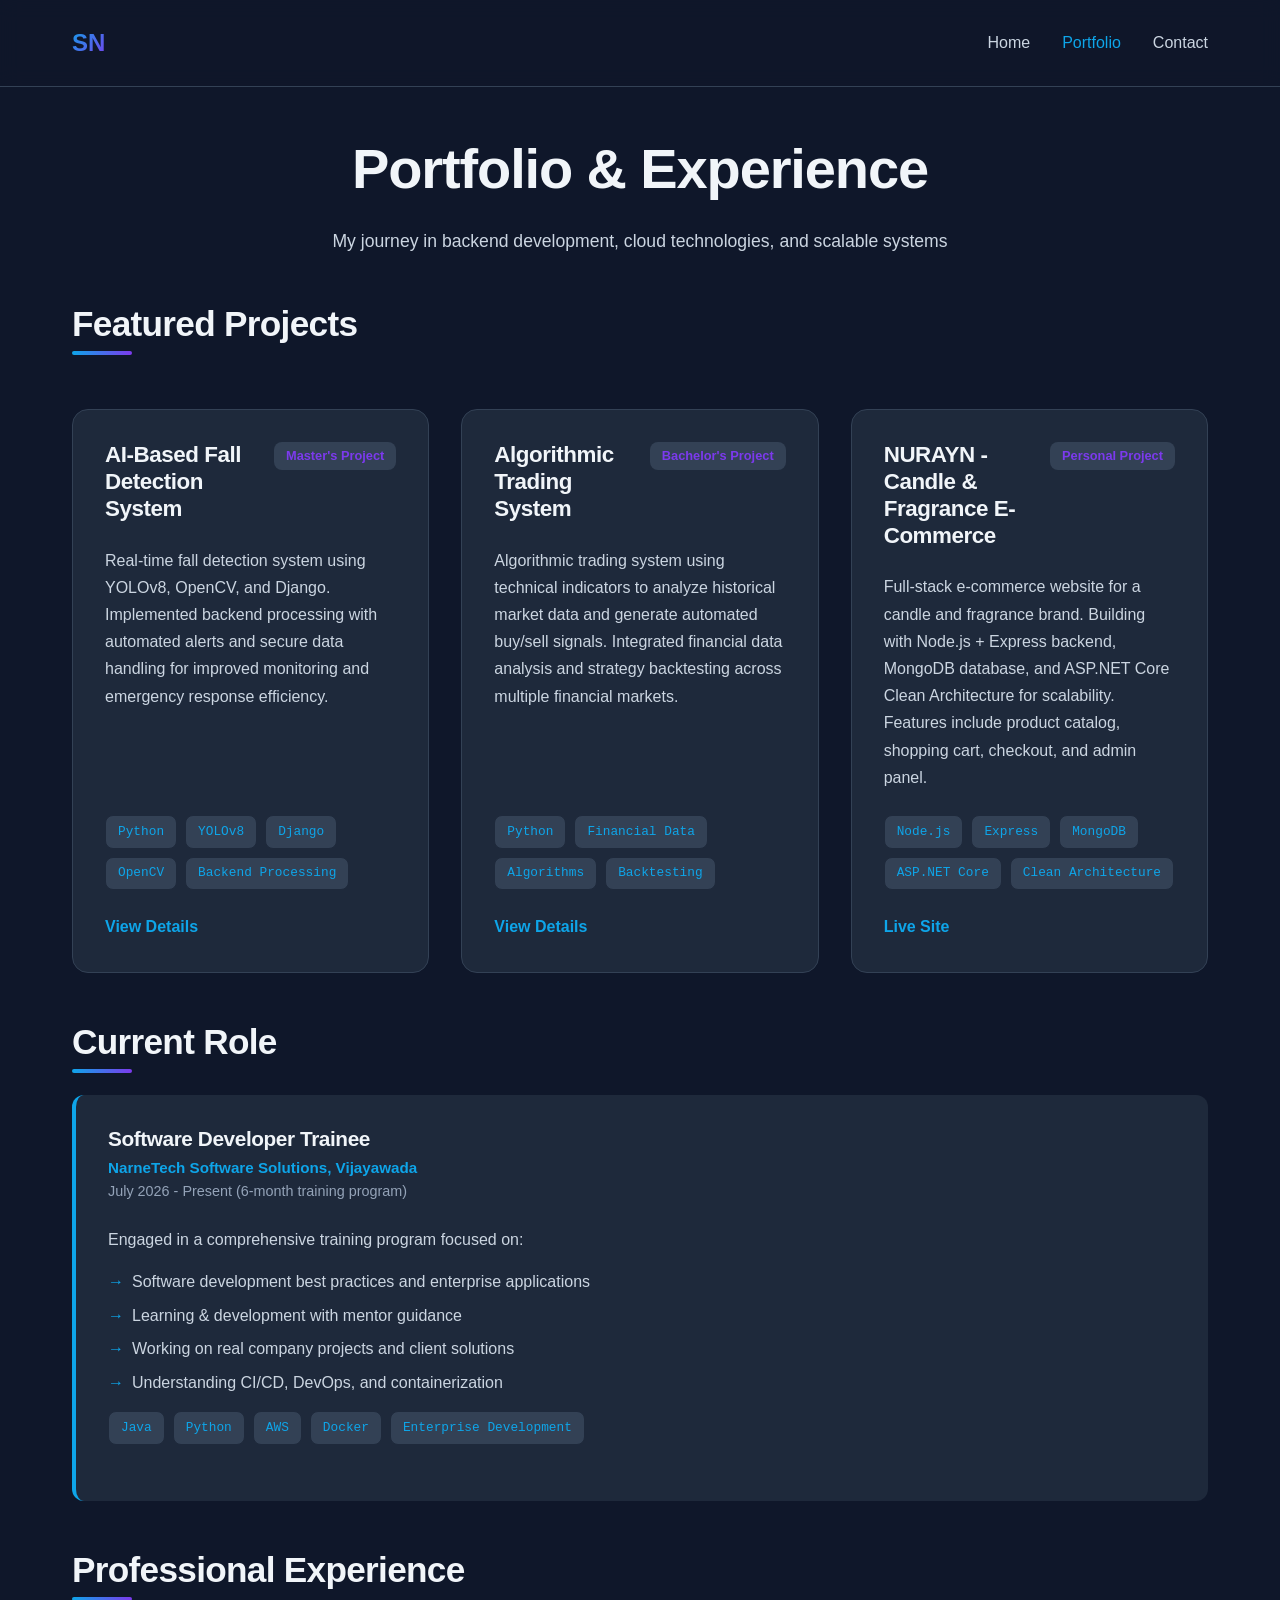
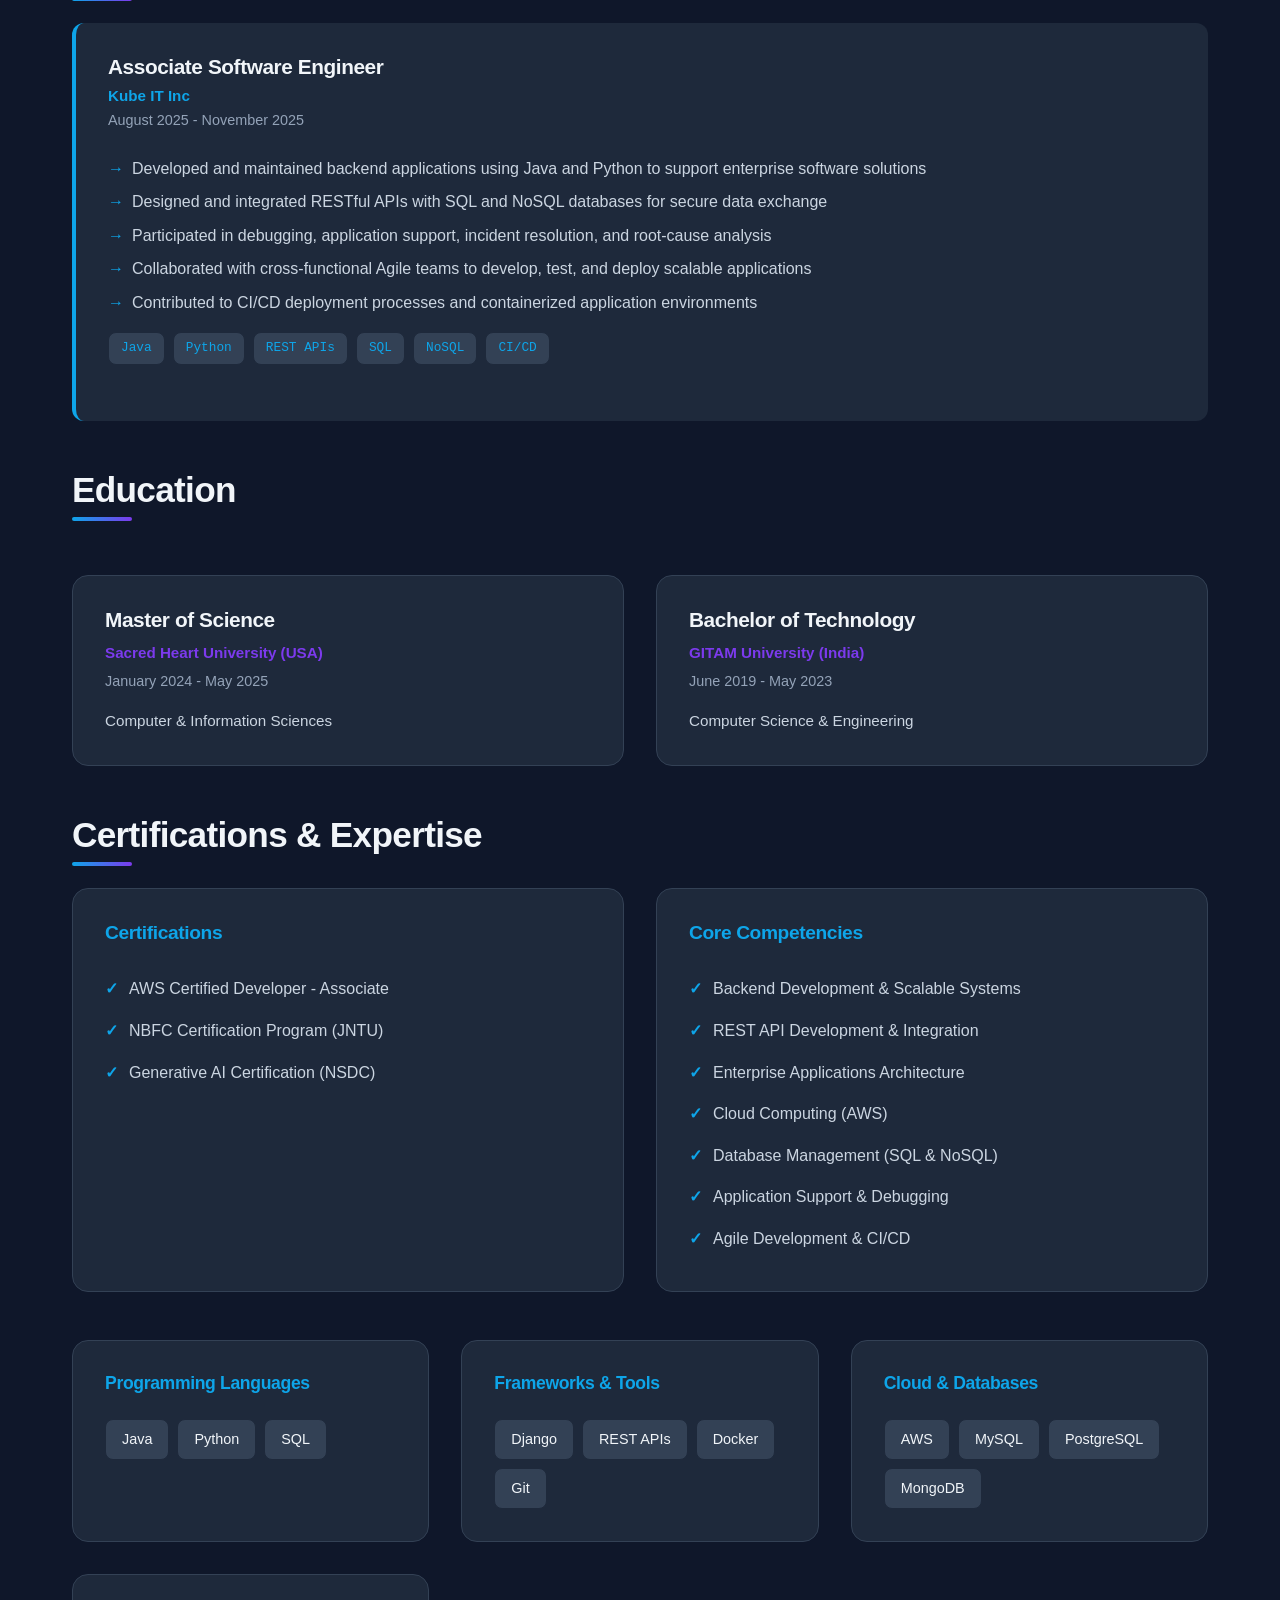
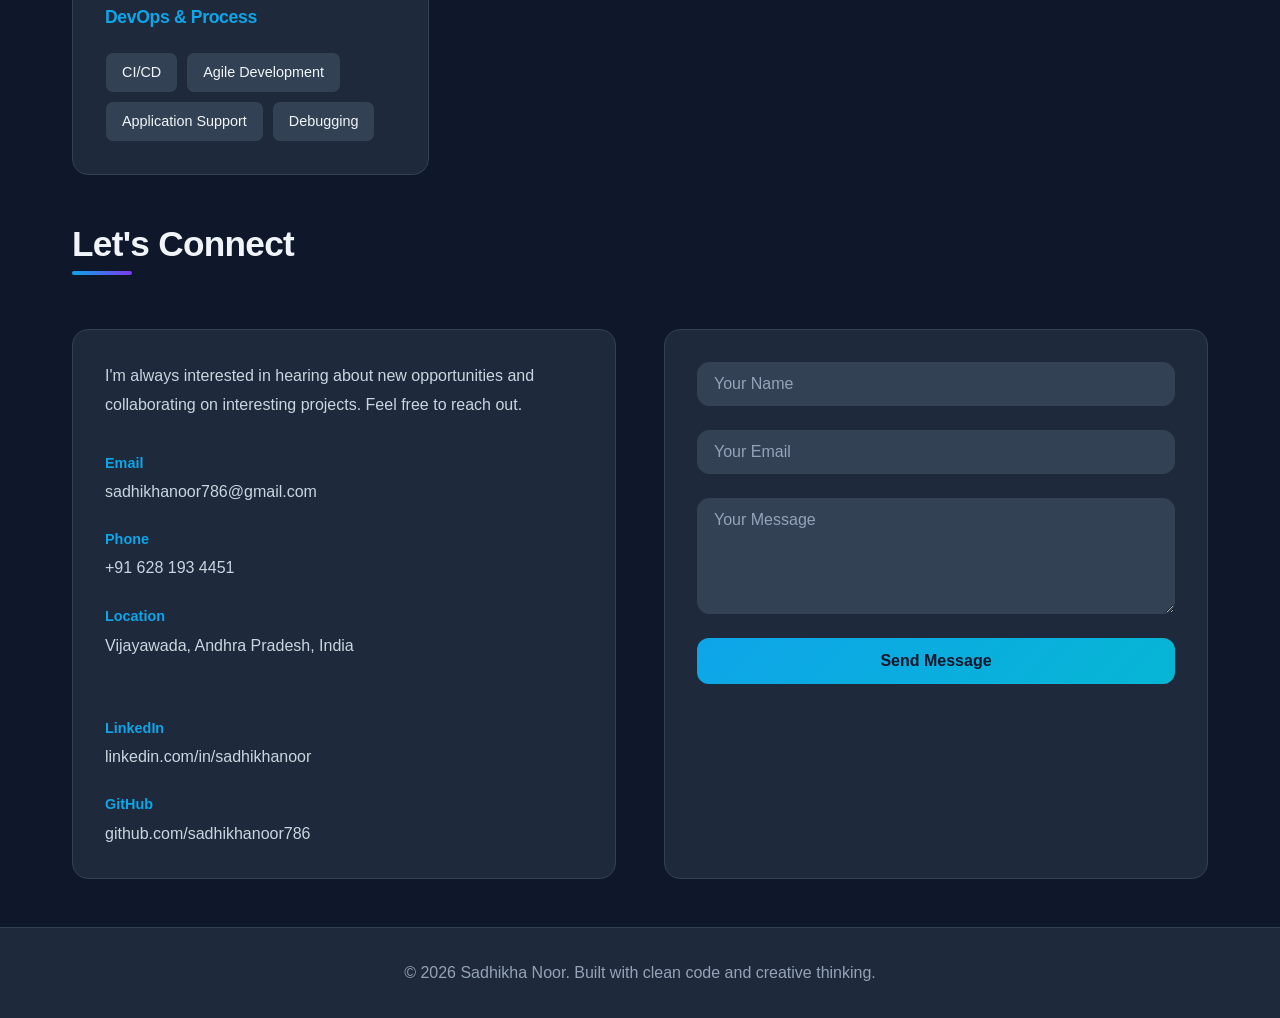
==== portfolio.html @ 1e7cc941 "Add files via upload" ====
<!DOCTYPE html>
<html lang="en">
<head>
    <meta charset="UTF-8">
    <meta name="viewport" content="width=device-width, initial-scale=1.0">
    <title>Portfolio - Sadhikha Noor</title>
    <link rel="stylesheet" href="style.css">
</head>
<body>
    <nav class="navbar">
        <div class="nav-container">
            <div class="logo">SN</div>
            <ul class="nav-links">
                <li><a href="index.html">Home</a></li>
                <li><a href="portfolio.html" class="active">Portfolio</a></li>
                <li><a href="#contact">Contact</a></li>
            </ul>
        </div>
    </nav>

    <main>
        <!-- Page Title -->
        <section class="page-header">
            <h1>Portfolio & Experience</h1>
            <p>My journey in backend development, cloud technologies, and scalable systems</p>
        </section>

        <!-- Projects Section -->
        <section class="section" id="projects">
            <h2 class="section-title">Featured Projects</h2>
            
            <div class="projects-grid">
                <!-- Project 1 -->
                <div class="project-card">
                    <div class="project-header">
                        <h3>AI-Based Fall Detection System</h3>
                        <span class="project-type">Master's Project</span>
                    </div>
                    <p class="project-description">
                        Real-time fall detection system using YOLOv8, OpenCV, and Django. Implemented backend processing with automated alerts and secure data handling for improved monitoring and emergency response efficiency.
                    </p>
                    <div class="tech-stack">
                        <span class="tech-badge">Python</span>
                        <span class="tech-badge">YOLOv8</span>
                        <span class="tech-badge">Django</span>
                        <span class="tech-badge">OpenCV</span>
                        <span class="tech-badge">Backend Processing</span>
                    </div>
                    <div class="project-links">
                        <a href="#" class="project-link">View Details</a>
                    </div>
                </div>

                <!-- Project 2 -->
                <div class="project-card">
                    <div class="project-header">
                        <h3>Algorithmic Trading System</h3>
                        <span class="project-type">Bachelor's Project</span>
                    </div>
                    <p class="project-description">
                        Algorithmic trading system using technical indicators to analyze historical market data and generate automated buy/sell signals. Integrated financial data analysis and strategy backtesting across multiple financial markets.
                    </p>
                    <div class="tech-stack">
                        <span class="tech-badge">Python</span>
                        <span class="tech-badge">Financial Data</span>
                        <span class="tech-badge">Algorithms</span>
                        <span class="tech-badge">Backtesting</span>
                    </div>
                    <div class="project-links">
                        <a href="#" class="project-link">View Details</a>
                    </div>
                </div>

                <!-- Project 3 -->
                <div class="project-card">
                    <div class="project-header">
                        <h3>NURAYN - Candle & Fragrance E-Commerce</h3>
                        <span class="project-type">Personal Project</span>
                    </div>
                    <p class="project-description">
                        Full-stack e-commerce website for a candle and fragrance brand. Building with Node.js + Express backend, MongoDB database, and ASP.NET Core Clean Architecture for scalability. Features include product catalog, shopping cart, checkout, and admin panel.
                    </p>
                    <div class="tech-stack">
                        <span class="tech-badge">Node.js</span>
                        <span class="tech-badge">Express</span>
                        <span class="tech-badge">MongoDB</span>
                        <span class="tech-badge">ASP.NET Core</span>
                        <span class="tech-badge">Clean Architecture</span>
                    </div>
                    <div class="project-links">
                        <a href="https://cosmic-pony-7994a3.netlify.app" target="_blank" class="project-link">Live Site</a>
                    </div>
                </div>
            </div>
        </section>

        <!-- Current Role Section -->
        <section class="section" id="current-role">
            <h2 class="section-title">Current Role</h2>
            
            <div class="experience-item">
                <div class="exp-header">
                    <h3>Software Developer Trainee</h3>
                    <p class="company">NarneTech Software Solutions, Vijayawada</p>
                </div>
                <p class="exp-period">July 2026 - Present (6-month training program)</p>
                <div class="exp-details">
                    <p>Engaged in a comprehensive training program focused on:</p>
                    <ul class="exp-list">
                        <li>Software development best practices and enterprise applications</li>
                        <li>Learning & development with mentor guidance</li>
                        <li>Working on real company projects and client solutions</li>
                        <li>Understanding CI/CD, DevOps, and containerization</li>
                    </ul>
                    <div class="tech-stack" style="margin-top: 1rem;">
                        <span class="tech-badge">Java</span>
                        <span class="tech-badge">Python</span>
                        <span class="tech-badge">AWS</span>
                        <span class="tech-badge">Docker</span>
                        <span class="tech-badge">Enterprise Development</span>
                    </div>
                </div>
            </div>
        </section>

        <!-- Professional Experience -->
        <section class="section" id="experience">
            <h2 class="section-title">Professional Experience</h2>
            
            <div class="experience-item">
                <div class="exp-header">
                    <h3>Associate Software Engineer</h3>
                    <p class="company">Kube IT Inc</p>
                </div>
                <p class="exp-period">August 2025 - November 2025</p>
                <div class="exp-details">
                    <ul class="exp-list">
                        <li>Developed and maintained backend applications using Java and Python to support enterprise software solutions</li>
                        <li>Designed and integrated RESTful APIs with SQL and NoSQL databases for secure data exchange</li>
                        <li>Participated in debugging, application support, incident resolution, and root-cause analysis</li>
                        <li>Collaborated with cross-functional Agile teams to develop, test, and deploy scalable applications</li>
                        <li>Contributed to CI/CD deployment processes and containerized application environments</li>
                    </ul>
                    <div class="tech-stack" style="margin-top: 1rem;">
                        <span class="tech-badge">Java</span>
                        <span class="tech-badge">Python</span>
                        <span class="tech-badge">REST APIs</span>
                        <span class="tech-badge">SQL</span>
                        <span class="tech-badge">NoSQL</span>
                        <span class="tech-badge">CI/CD</span>
                    </div>
                </div>
            </div>
        </section>

        <!-- Education -->
        <section class="section" id="education">
            <h2 class="section-title">Education</h2>
            
            <div class="edu-grid">
                <div class="edu-card">
                    <h3>Master of Science</h3>
                    <p class="edu-school">Sacred Heart University (USA)</p>
                    <p class="edu-period">January 2024 - May 2025</p>
                    <p class="edu-major">Computer & Information Sciences</p>
                </div>

                <div class="edu-card">
                    <h3>Bachelor of Technology</h3>
                    <p class="edu-school">GITAM University (India)</p>
                    <p class="edu-period">June 2019 - May 2023</p>
                    <p class="edu-major">Computer Science & Engineering</p>
                </div>
            </div>
        </section>

        <!-- Certifications & Skills -->
        <section class="section" id="certifications">
            <h2 class="section-title">Certifications & Expertise</h2>
            
            <div class="certs-container">
                <div class="cert-group">
                    <h3>Certifications</h3>
                    <ul class="cert-list">
                        <li>AWS Certified Developer - Associate</li>
                        <li>NBFC Certification Program (JNTU)</li>
                        <li>Generative AI Certification (NSDC)</li>
                    </ul>
                </div>

                <div class="cert-group">
                    <h3>Core Competencies</h3>
                    <ul class="cert-list">
                        <li>Backend Development & Scalable Systems</li>
                        <li>REST API Development & Integration</li>
                        <li>Enterprise Applications Architecture</li>
                        <li>Cloud Computing (AWS)</li>
                        <li>Database Management (SQL & NoSQL)</li>
                        <li>Application Support & Debugging</li>
                        <li>Agile Development & CI/CD</li>
                    </ul>
                </div>
            </div>

            <div class="skills-matrix">
                <div class="skill-category">
                    <h4>Programming Languages</h4>
                    <div class="skill-list">
                        <span class="skill-item">Java</span>
                        <span class="skill-item">Python</span>
                        <span class="skill-item">SQL</span>
                    </div>
                </div>

                <div class="skill-category">
                    <h4>Frameworks & Tools</h4>
                    <div class="skill-list">
                        <span class="skill-item">Django</span>
                        <span class="skill-item">REST APIs</span>
                        <span class="skill-item">Docker</span>
                        <span class="skill-item">Git</span>
                    </div>
                </div>

                <div class="skill-category">
                    <h4>Cloud & Databases</h4>
                    <div class="skill-list">
                        <span class="skill-item">AWS</span>
                        <span class="skill-item">MySQL</span>
                        <span class="skill-item">PostgreSQL</span>
                        <span class="skill-item">MongoDB</span>
                    </div>
                </div>

                <div class="skill-category">
                    <h4>DevOps & Process</h4>
                    <div class="skill-list">
                        <span class="skill-item">CI/CD</span>
                        <span class="skill-item">Agile Development</span>
                        <span class="skill-item">Application Support</span>
                        <span class="skill-item">Debugging</span>
                    </div>
                </div>
            </div>
        </section>

        <!-- Contact Section -->
        <section class="section contact-section" id="contact">
            <h2 class="section-title">Let's Connect</h2>
            
            <div class="contact-container">
                <div class="contact-info">
                    <p>I'm always interested in hearing about new opportunities and collaborating on interesting projects. Feel free to reach out.</p>
                    
                    <div class="contact-details">
                        <div class="contact-item">
                            <span class="label">Email</span>
                            <a href="mailto:sadhikhanoor786@gmail.com">sadhikhanoor786@gmail.com</a>
                        </div>
                        <div class="contact-item">
                            <span class="label">Phone</span>
                            <a href="tel:+916281934451">+91 628 193 4451</a>
                        </div>
                        <div class="contact-item">
                            <span class="label">Location</span>
                            <p>Vijayawada, Andhra Pradesh, India</p>
                        </div>
                        <div class="contact-item">
                            <span class="label">LinkedIn</span>
                            <a href="https://linkedin.com/in/sadhikhanoor" target="_blank">linkedin.com/in/sadhikhanoor</a>
                        </div>
                        <div class="contact-item">
                            <span class="label">GitHub</span>
                            <a href="https://github.com/sadhikhanoor786" target="_blank">github.com/sadhikhanoor786</a>
                        </div>
                    </div>
                </div>

                <form class="contact-form" action="https://formspree.io/f/xyzabc" method="POST">
                    <div class="form-group">
                        <input type="text" name="name" placeholder="Your Name" required>
                    </div>
                    <div class="form-group">
                        <input type="email" name="email" placeholder="Your Email" required>
                    </div>
                    <div class="form-group">
                        <textarea name="message" placeholder="Your Message" rows="5" required></textarea>
                    </div>
                    <button type="submit" class="btn btn-primary">Send Message</button>
                </form>
            </div>
        </section>
    </main>

    <footer class="footer">
        <p>&copy; 2026 Sadhikha Noor. Built with clean code and creative thinking.</p>
    </footer>
</body>
</html>
---- style.css ----
/* ========================================
   DESIGN TOKENS & VARIABLES
   ======================================== */

:root {
    --bg-primary: #0F172A;
    --bg-secondary: #1E293B;
    --bg-tertiary: #334155;
    
    --text-primary: #F1F5F9;
    --text-secondary: #CBD5E1;
    --text-muted: #94A3B8;
    
    --accent-primary: #0EA5E9;
    --accent-secondary: #7C3AED;
    --accent-tertiary: #06B6D4;
    
    --border-color: #334155;
    --border-subtle: #1E293B;
    
    --radius-sm: 0.5rem;
    --radius-md: 0.75rem;
    --radius-lg: 1rem;
    
    --spacing-xs: 0.5rem;
    --spacing-sm: 1rem;
    --spacing-md: 1.5rem;
    --spacing-lg: 2rem;
    --spacing-xl: 3rem;
    
    --transition-fast: 150ms ease-in-out;
    --transition-base: 300ms ease-in-out;
    --transition-slow: 500ms ease-in-out;
}

/* ========================================
   GLOBAL STYLES
   ======================================== */

* {
    margin: 0;
    padding: 0;
    box-sizing: border-box;
}

html {
    scroll-behavior: smooth;
}

body {
    background-color: var(--bg-primary);
    color: var(--text-primary);
    font-family: -apple-system, BlinkMacSystemFont, 'Segoe UI', Roboto, Oxygen, Ubuntu, Cantarell, sans-serif;
    font-size: 16px;
    line-height: 1.6;
    overflow-x: hidden;
}

/* Headings */
h1, h2, h3, h4, h5, h6 {
    font-weight: 700;
    line-height: 1.2;
    letter-spacing: -0.02em;
}

h1 { font-size: 3.5rem; }
h2 { font-size: 2.5rem; }
h3 { font-size: 1.75rem; }
h4 { font-size: 1.25rem; }
h5 { font-size: 1.1rem; }
h6 { font-size: 1rem; }

a {
    color: var(--accent-primary);
    text-decoration: none;
    transition: color var(--transition-base);
}

a:hover {
    color: var(--accent-tertiary);
}

/* ========================================
   NAVIGATION
   ======================================== */

.navbar {
    position: sticky;
    top: 0;
    z-index: 1000;
    background-color: var(--bg-primary);
    border-bottom: 1px solid var(--border-color);
    backdrop-filter: blur(10px);
    background-color: rgba(15, 23, 42, 0.8);
}

.nav-container {
    max-width: 1200px;
    margin: 0 auto;
    padding: var(--spacing-md) var(--spacing-lg);
    display: flex;
    justify-content: space-between;
    align-items: center;
}

.logo {
    font-size: 1.5rem;
    font-weight: 800;
    background: linear-gradient(135deg, var(--accent-primary), var(--accent-secondary));
    -webkit-background-clip: text;
    -webkit-text-fill-color: transparent;
    background-clip: text;
}

.nav-links {
    display: flex;
    list-style: none;
    gap: var(--spacing-lg);
}

.nav-links a {
    color: var(--text-secondary);
    font-weight: 500;
    transition: color var(--transition-base);
}

.nav-links a:hover,
.nav-links a.active {
    color: var(--accent-primary);
}

/* ========================================
   HERO SECTION
   ======================================== */

.hero {
    min-height: 100vh;
    display: flex;
    align-items: center;
    justify-content: center;
    padding: var(--spacing-xl) var(--spacing-lg);
    background: linear-gradient(135deg, var(--bg-primary) 0%, var(--bg-secondary) 100%);
    position: relative;
    overflow: hidden;
}

.hero::before {
    content: '';
    position: absolute;
    width: 400px;
    height: 400px;
    background: radial-gradient(circle, rgba(14, 165, 233, 0.15) 0%, transparent 70%);
    border-radius: 50%;
    top: -100px;
    right: -100px;
    pointer-events: none;
}

.hero::after {
    content: '';
    position: absolute;
    width: 300px;
    height: 300px;
    background: radial-gradient(circle, rgba(124, 58, 237, 0.15) 0%, transparent 70%);
    border-radius: 50%;
    bottom: -50px;
    left: -50px;
    pointer-events: none;
}

.hero-content {
    max-width: 800px;
    z-index: 1;
    animation: fadeInUp 0.8s ease-out;
}

.hero-title {
    font-size: 4rem;
    margin-bottom: var(--spacing-sm);
    background: linear-gradient(135deg, var(--text-primary) 0%, var(--accent-primary) 100%);
    -webkit-background-clip: text;
    -webkit-text-fill-color: transparent;
    background-clip: text;
    line-height: 1.1;
}

.hero-subtitle {
    font-size: 1.5rem;
    color: var(--accent-primary);
    font-weight: 600;
    margin-bottom: var(--spacing-md);
}

.hero-description {
    font-size: 1.1rem;
    color: var(--text-secondary);
    margin-bottom: var(--spacing-lg);
    line-height: 1.8;
}

/* Skills Grid */
.skills-grid {
    display: flex;
    flex-wrap: wrap;
    gap: var(--spacing-sm);
    margin-bottom: var(--spacing-lg);
}

.skill-tag {
    display: inline-block;
    background-color: var(--bg-secondary);
    color: var(--accent-primary);
    padding: 0.5rem 1rem;
    border-radius: var(--radius-md);
    font-size: 0.9rem;
    font-weight: 500;
    border: 1px solid var(--border-color);
    transition: all var(--transition-base);
}

.skill-tag:hover {
    background-color: var(--accent-primary);
    color: var(--bg-primary);
    transform: translateY(-2px);
}

/* CTA Buttons */
.cta-buttons {
    display: flex;
    gap: var(--spacing-md);
    margin-bottom: var(--spacing-lg);
    flex-wrap: wrap;
}

.btn {
    display: inline-block;
    padding: 0.875rem 2rem;
    border-radius: var(--radius-md);
    font-weight: 600;
    font-size: 1rem;
    border: none;
    cursor: pointer;
    transition: all var(--transition-base);
    text-align: center;
}

.btn-primary {
    background: linear-gradient(135deg, var(--accent-primary), var(--accent-tertiary));
    color: var(--bg-primary);
}

.btn-primary:hover {
    transform: translateY(-2px);
    box-shadow: 0 10px 30px rgba(14, 165, 233, 0.3);
}

.btn-secondary {
    background-color: transparent;
    color: var(--accent-primary);
    border: 2px solid var(--accent-primary);
}

.btn-secondary:hover {
    background-color: var(--accent-primary);
    color: var(--bg-primary);
    transform: translateY(-2px);
}

/* Social Links */
.social-links {
    display: flex;
    gap: var(--spacing-lg);
}

.social-link {
    color: var(--text-secondary);
    font-weight: 500;
    transition: color var(--transition-base);
}

.social-link:hover {
    color: var(--accent-primary);
}

/* ========================================
   STATS SECTION
   ======================================== */

.stats {
    max-width: 1200px;
    margin: var(--spacing-xl) auto;
    padding: 0 var(--spacing-lg);
    display: grid;
    grid-template-columns: repeat(auto-fit, minmax(200px, 1fr));
    gap: var(--spacing-lg);
}

.stat-card {
    background-color: var(--bg-secondary);
    padding: var(--spacing-lg);
    border-radius: var(--radius-lg);
    border: 1px solid var(--border-color);
    text-align: center;
    transition: all var(--transition-base);
}

.stat-card:hover {
    transform: translateY(-4px);
    border-color: var(--accent-primary);
    box-shadow: 0 10px 30px rgba(14, 165, 233, 0.15);
}

.stat-number {
    font-size: 2.5rem;
    font-weight: 800;
    background: linear-gradient(135deg, var(--accent-primary), var(--accent-secondary));
    -webkit-background-clip: text;
    -webkit-text-fill-color: transparent;
    background-clip: text;
    margin-bottom: var(--spacing-xs);
}

.stat-label {
    color: var(--text-secondary);
    font-size: 0.95rem;
}

/* ========================================
   CTA SECTION
   ======================================== */

.cta-section {
    max-width: 1200px;
    margin: var(--spacing-xl) auto;
    padding: var(--spacing-xl);
    background: linear-gradient(135deg, var(--bg-secondary) 0%, var(--bg-tertiary) 100%);
    border-radius: var(--radius-lg);
    border: 1px solid var(--border-color);
    text-align: center;
}

.cta-section h2 {
    margin-bottom: var(--spacing-md);
}

.cta-section p {
    color: var(--text-secondary);
    margin-bottom: var(--spacing-lg);
    font-size: 1.1rem;
}

/* ========================================
   PAGE HEADER
   ======================================== */

.page-header {
    max-width: 1200px;
    margin: var(--spacing-xl) auto var(--spacing-lg);
    padding: 0 var(--spacing-lg);
    text-align: center;
}

.page-header h1 {
    margin-bottom: var(--spacing-md);
}

.page-header p {
    font-size: 1.1rem;
    color: var(--text-secondary);
}

/* ========================================
   SECTIONS
   ======================================== */

.section {
    max-width: 1200px;
    margin: var(--spacing-xl) auto;
    padding: 0 var(--spacing-lg);
}

.section-title {
    font-size: 2.2rem;
    margin-bottom: var(--spacing-lg);
    position: relative;
    display: inline-block;
}

.section-title::after {
    content: '';
    position: absolute;
    bottom: -10px;
    left: 0;
    width: 60px;
    height: 4px;
    background: linear-gradient(90deg, var(--accent-primary), var(--accent-secondary));
    border-radius: 2px;
}

/* ========================================
   PROJECTS GRID
   ======================================== */

.projects-grid {
    display: grid;
    grid-template-columns: repeat(auto-fit, minmax(350px, 1fr));
    gap: var(--spacing-lg);
    margin-top: var(--spacing-lg);
}

.project-card {
    background-color: var(--bg-secondary);
    border: 1px solid var(--border-color);
    border-radius: var(--radius-lg);
    padding: var(--spacing-lg);
    transition: all var(--transition-base);
    display: flex;
    flex-direction: column;
    height: 100%;
}

.project-card:hover {
    transform: translateY(-6px);
    border-color: var(--accent-primary);
    box-shadow: 0 20px 40px rgba(14, 165, 233, 0.2);
}

.project-header {
    display: flex;
    justify-content: space-between;
    align-items: flex-start;
    margin-bottom: var(--spacing-md);
    gap: var(--spacing-md);
}

.project-header h3 {
    font-size: 1.4rem;
    flex: 1;
}

.project-type {
    background-color: var(--bg-tertiary);
    color: var(--accent-secondary);
    padding: 0.25rem 0.75rem;
    border-radius: var(--radius-sm);
    font-size: 0.8rem;
    font-weight: 600;
    white-space: nowrap;
}

.project-description {
    color: var(--text-secondary);
    margin-bottom: var(--spacing-md);
    line-height: 1.7;
    flex-grow: 1;
}

.tech-stack {
    display: flex;
    flex-wrap: wrap;
    gap: var(--spacing-xs);
    margin-bottom: var(--spacing-md);
}

.tech-badge {
    display: inline-block;
    background-color: var(--bg-tertiary);
    color: var(--accent-primary);
    padding: 0.35rem 0.75rem;
    border-radius: var(--radius-sm);
    font-size: 0.8rem;
    font-family: 'Courier New', monospace;
    font-weight: 500;
    border: 1px solid var(--border-subtle);
    transition: all var(--transition-base);
}

.tech-badge:hover {
    background-color: var(--accent-primary);
    color: var(--bg-primary);
    transform: scale(1.05);
}

.project-links {
    display: flex;
    gap: var(--spacing-md);
}

.project-link {
    color: var(--accent-primary);
    font-weight: 600;
    transition: color var(--transition-base);
}

.project-link:hover {
    color: var(--accent-tertiary);
}

/* ========================================
   EXPERIENCE SECTION
   ======================================== */

.experience-item {
    background-color: var(--bg-secondary);
    border-left: 4px solid var(--accent-primary);
    padding: var(--spacing-lg);
    margin-bottom: var(--spacing-lg);
    border-radius: var(--radius-md);
    transition: all var(--transition-base);
}

.experience-item:hover {
    transform: translateX(4px);
    box-shadow: 0 10px 30px rgba(14, 165, 233, 0.1);
}

.exp-header h3 {
    font-size: 1.3rem;
    margin-bottom: 0.25rem;
}

.company {
    color: var(--accent-primary);
    font-weight: 600;
    font-size: 0.95rem;
}

.exp-period {
    color: var(--text-muted);
    font-size: 0.9rem;
    margin-bottom: var(--spacing-md);
    font-weight: 500;
}

.exp-details p {
    color: var(--text-secondary);
    margin-bottom: var(--spacing-sm);
}

.exp-list {
    list-style: none;
    margin-left: 0;
    padding-left: 0;
    color: var(--text-secondary);
}

.exp-list li {
    padding-left: 1.5rem;
    margin-bottom: 0.5rem;
    position: relative;
}

.exp-list li::before {
    content: '→';
    position: absolute;
    left: 0;
    color: var(--accent-primary);
    font-weight: 600;
}

/* ========================================
   EDUCATION SECTION
   ======================================== */

.edu-grid {
    display: grid;
    grid-template-columns: repeat(auto-fit, minmax(300px, 1fr));
    gap: var(--spacing-lg);
    margin-top: var(--spacing-lg);
}

.edu-card {
    background-color: var(--bg-secondary);
    border: 1px solid var(--border-color);
    border-radius: var(--radius-lg);
    padding: var(--spacing-lg);
    transition: all var(--transition-base);
}

.edu-card:hover {
    transform: translateY(-4px);
    border-color: var(--accent-secondary);
    box-shadow: 0 10px 30px rgba(124, 58, 237, 0.15);
}

.edu-card h3 {
    font-size: 1.3rem;
    margin-bottom: 0.5rem;
    color: var(--text-primary);
}

.edu-school {
    color: var(--accent-secondary);
    font-weight: 600;
    font-size: 0.95rem;
    margin-bottom: 0.25rem;
}

.edu-period {
    color: var(--text-muted);
    font-size: 0.9rem;
    margin-bottom: var(--spacing-sm);
}

.edu-major {
    color: var(--text-secondary);
    font-size: 0.95rem;
}

/* ========================================
   CERTIFICATIONS SECTION
   ======================================== */

.certs-container {
    display: grid;
    grid-template-columns: repeat(auto-fit, minmax(300px, 1fr));
    gap: var(--spacing-lg);
    margin-bottom: var(--spacing-xl);
}

.cert-group {
    background-color: var(--bg-secondary);
    padding: var(--spacing-lg);
    border-radius: var(--radius-lg);
    border: 1px solid var(--border-color);
}

.cert-group h3 {
    font-size: 1.2rem;
    margin-bottom: var(--spacing-md);
    color: var(--accent-primary);
}

.cert-list {
    list-style: none;
    margin: 0;
    padding: 0;
}

.cert-list li {
    color: var(--text-secondary);
    padding: 0.5rem 0;
    padding-left: 1.5rem;
    position: relative;
}

.cert-list li::before {
    content: '✓';
    position: absolute;
    left: 0;
    color: var(--accent-primary);
    font-weight: bold;
}

/* ========================================
   SKILLS MATRIX
   ======================================== */

.skills-matrix {
    display: grid;
    grid-template-columns: repeat(auto-fit, minmax(280px, 1fr));
    gap: var(--spacing-lg);
    margin-top: var(--spacing-lg);
}

.skill-category {
    background-color: var(--bg-secondary);
    padding: var(--spacing-lg);
    border-radius: var(--radius-lg);
    border: 1px solid var(--border-color);
}

.skill-category h4 {
    color: var(--accent-primary);
    margin-bottom: var(--spacing-md);
    font-size: 1.1rem;
}

.skill-list {
    display: flex;
    flex-wrap: wrap;
    gap: var(--spacing-xs);
}

.skill-item {
    display: inline-block;
    background-color: var(--bg-tertiary);
    color: var(--text-primary);
    padding: 0.5rem 1rem;
    border-radius: var(--radius-sm);
    font-size: 0.9rem;
    border: 1px solid var(--border-subtle);
    transition: all var(--transition-base);
}

.skill-item:hover {
    background-color: var(--accent-primary);
    color: var(--bg-primary);
    transform: scale(1.05);
}

/* ========================================
   CONTACT SECTION
   ======================================== */

.contact-section {
    margin-bottom: var(--spacing-xl);
}

.contact-container {
    display: grid;
    grid-template-columns: 1fr 1fr;
    gap: var(--spacing-xl);
    margin-top: var(--spacing-lg);
}

.contact-info {
    background-color: var(--bg-secondary);
    padding: var(--spacing-lg);
    border-radius: var(--radius-lg);
    border: 1px solid var(--border-color);
}

.contact-info p {
    color: var(--text-secondary);
    margin-bottom: var(--spacing-lg);
    line-height: 1.8;
}

.contact-details {
    display: flex;
    flex-direction: column;
    gap: var(--spacing-md);
}

.contact-item {
    display: flex;
    flex-direction: column;
    gap: 0.25rem;
}

.contact-item .label {
    color: var(--accent-primary);
    font-weight: 600;
    font-size: 0.9rem;
}

.contact-item a,
.contact-item p {
    color: var(--text-secondary);
}

/* Contact Form */
.contact-form {
    background-color: var(--bg-secondary);
    padding: var(--spacing-lg);
    border-radius: var(--radius-lg);
    border: 1px solid var(--border-color);
    display: flex;
    flex-direction: column;
    gap: var(--spacing-md);
}

.form-group {
    display: flex;
    flex-direction: column;
}

.contact-form input,
.contact-form textarea {
    background-color: var(--bg-tertiary);
    color: var(--text-primary);
    border: 1px solid var(--border-color);
    padding: 0.75rem 1rem;
    border-radius: var(--radius-md);
    font-family: inherit;
    font-size: 1rem;
    transition: all var(--transition-base);
}

.contact-form input:focus,
.contact-form textarea:focus {
    outline: none;
    border-color: var(--accent-primary);
    box-shadow: 0 0 0 3px rgba(14, 165, 233, 0.1);
}

.contact-form input::placeholder,
.contact-form textarea::placeholder {
    color: var(--text-muted);
}

/* ========================================
   FOOTER
   ======================================== */

.footer {
    background-color: var(--bg-secondary);
    border-top: 1px solid var(--border-color);
    padding: var(--spacing-lg);
    text-align: center;
    color: var(--text-muted);
    margin-top: var(--spacing-xl);
}

.footer p {
    margin: 0;
}

/* ========================================
   ANIMATIONS
   ======================================== */

@keyframes fadeInUp {
    from {
        opacity: 0;
        transform: translateY(30px);
    }
    to {
        opacity: 1;
        transform: translateY(0);
    }
}

@keyframes slideInRight {
    from {
        opacity: 0;
        transform: translateX(-20px);
    }
    to {
        opacity: 1;
        transform: translateX(0);
    }
}

/* ========================================
   RESPONSIVE DESIGN
   ======================================== */

@media (max-width: 768px) {
    :root {
        font-size: 14px;
    }

    h1 { font-size: 2.5rem; }
    h2 { font-size: 1.8rem; }
    h3 { font-size: 1.3rem; }

    .hero-title {
        font-size: 2.5rem;
    }

    .hero-subtitle {
        font-size: 1.2rem;
    }

    .nav-links {
        gap: var(--spacing-md);
    }

    .cta-buttons {
        flex-direction: column;
    }

    .btn {
        width: 100%;
        text-align: center;
    }

    .projects-grid {
        grid-template-columns: 1fr;
    }

    .contact-container {
        grid-template-columns: 1fr;
    }

    .stats {
        grid-template-columns: repeat(2, 1fr);
    }

    .section {
        padding: 0 var(--spacing-md);
    }

    .nav-container {
        padding: var(--spacing-md);
    }

    .hero {
        min-height: 80vh;
        padding: var(--spacing-lg) var(--spacing-md);
    }
}

@media (max-width: 480px) {
    :root {
        font-size: 14px;
    }

    h1 { font-size: 1.8rem; }
    h2 { font-size: 1.4rem; }

    .hero-title {
        font-size: 2rem;
    }

    .nav-links {
        gap: var(--spacing-sm);
        font-size: 0.9rem;
    }

    .logo {
        font-size: 1.2rem;
    }

    .stats {
        grid-template-columns: 1fr;
    }

    .skills-matrix {
        grid-template-columns: 1fr;
    }

    .edu-grid {
        grid-template-columns: 1fr;
    }

    .certs-container {
        grid-template-columns: 1fr;
    }
}

/* Reduced motion preference */
@media (prefers-reduced-motion: reduce) {
    * {
        animation-duration: 0.01ms !important;
        animation-iteration-count: 1 !important;
        transition-duration: 0.01ms !important;
        scroll-behavior: auto !important;
    }
}
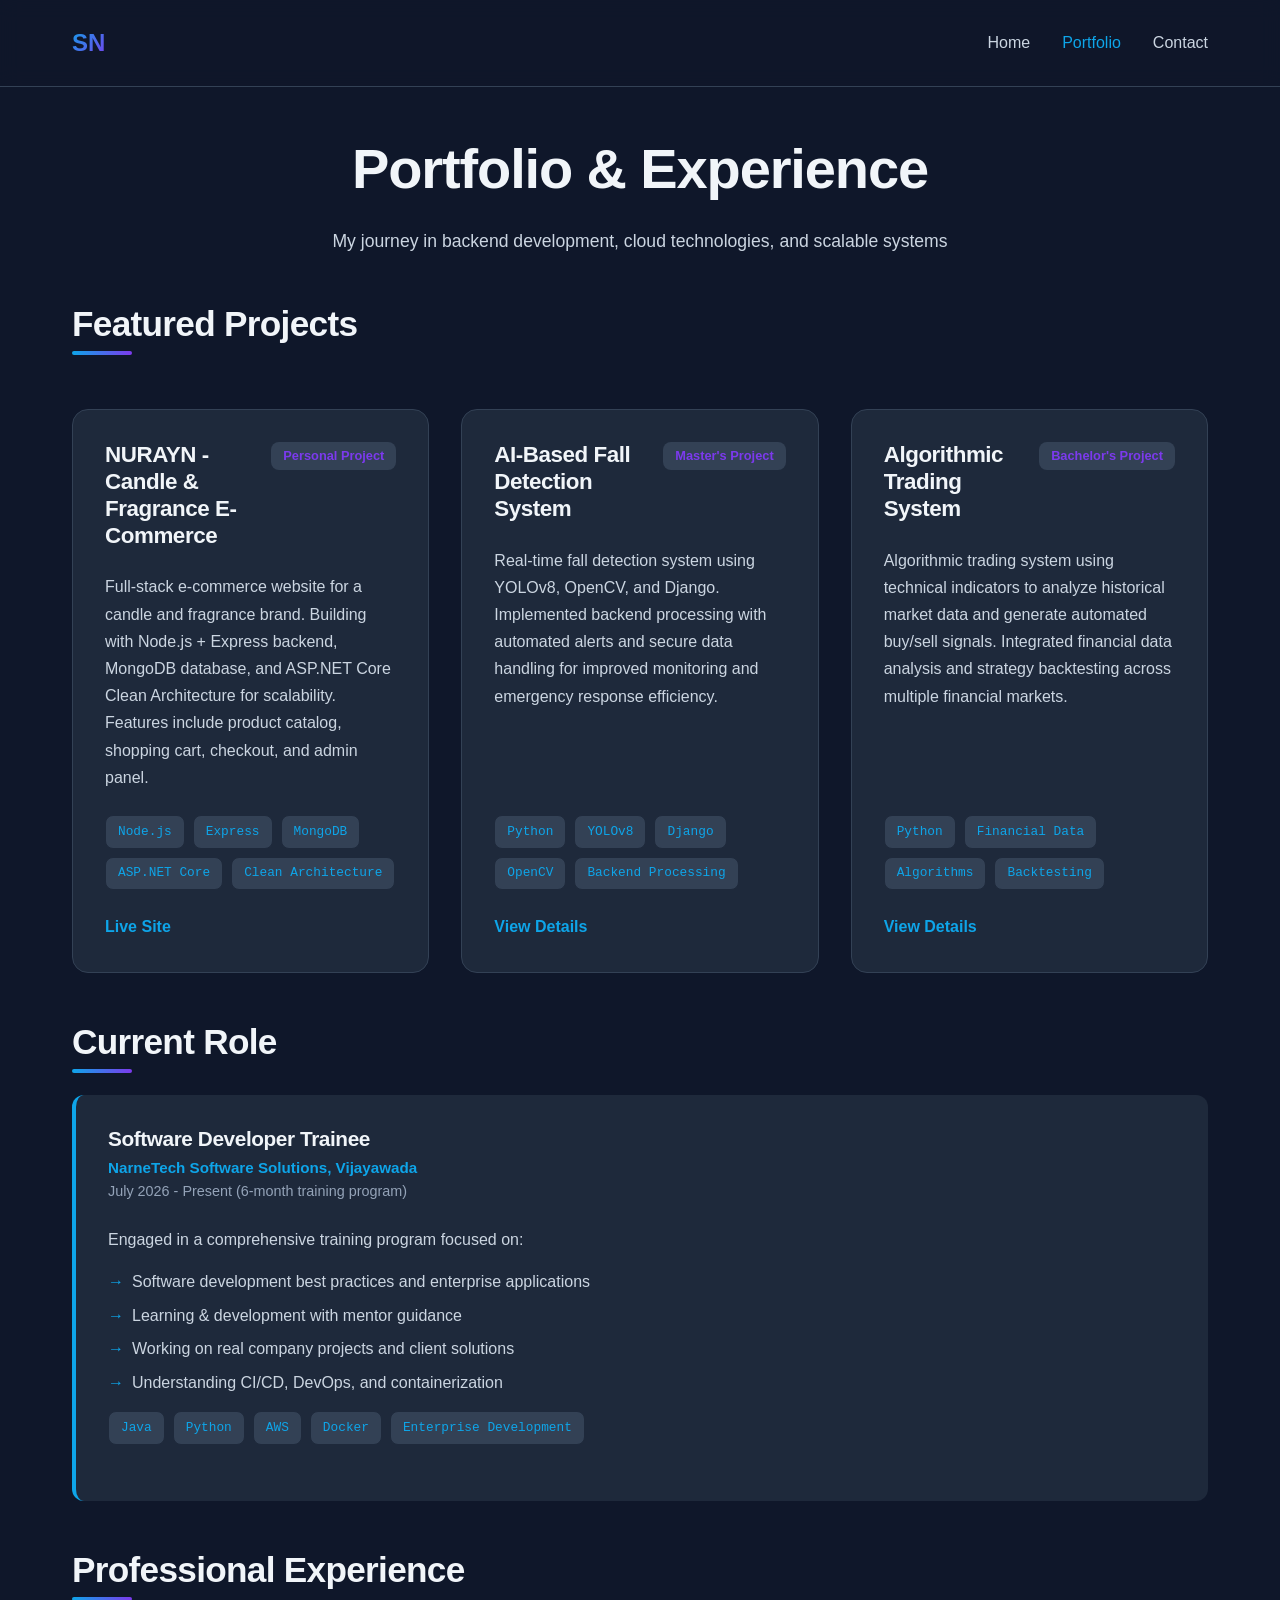
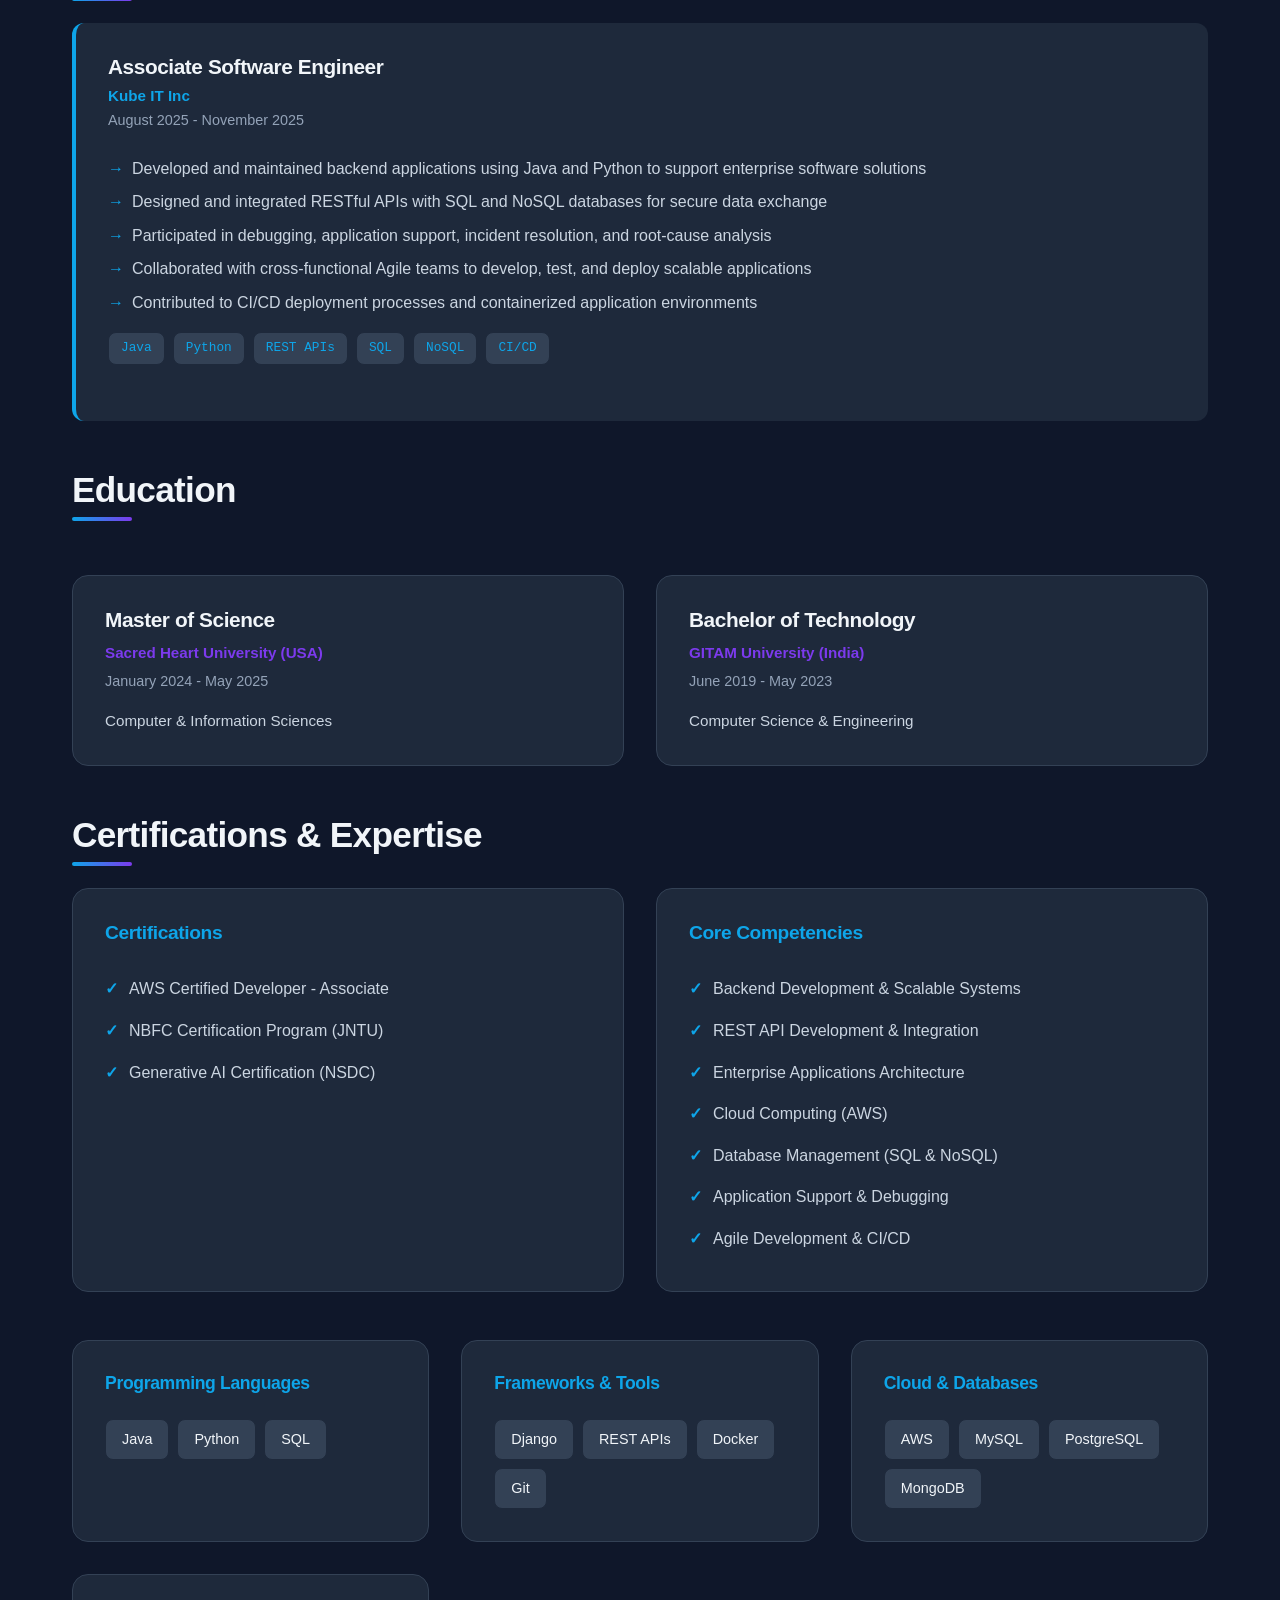
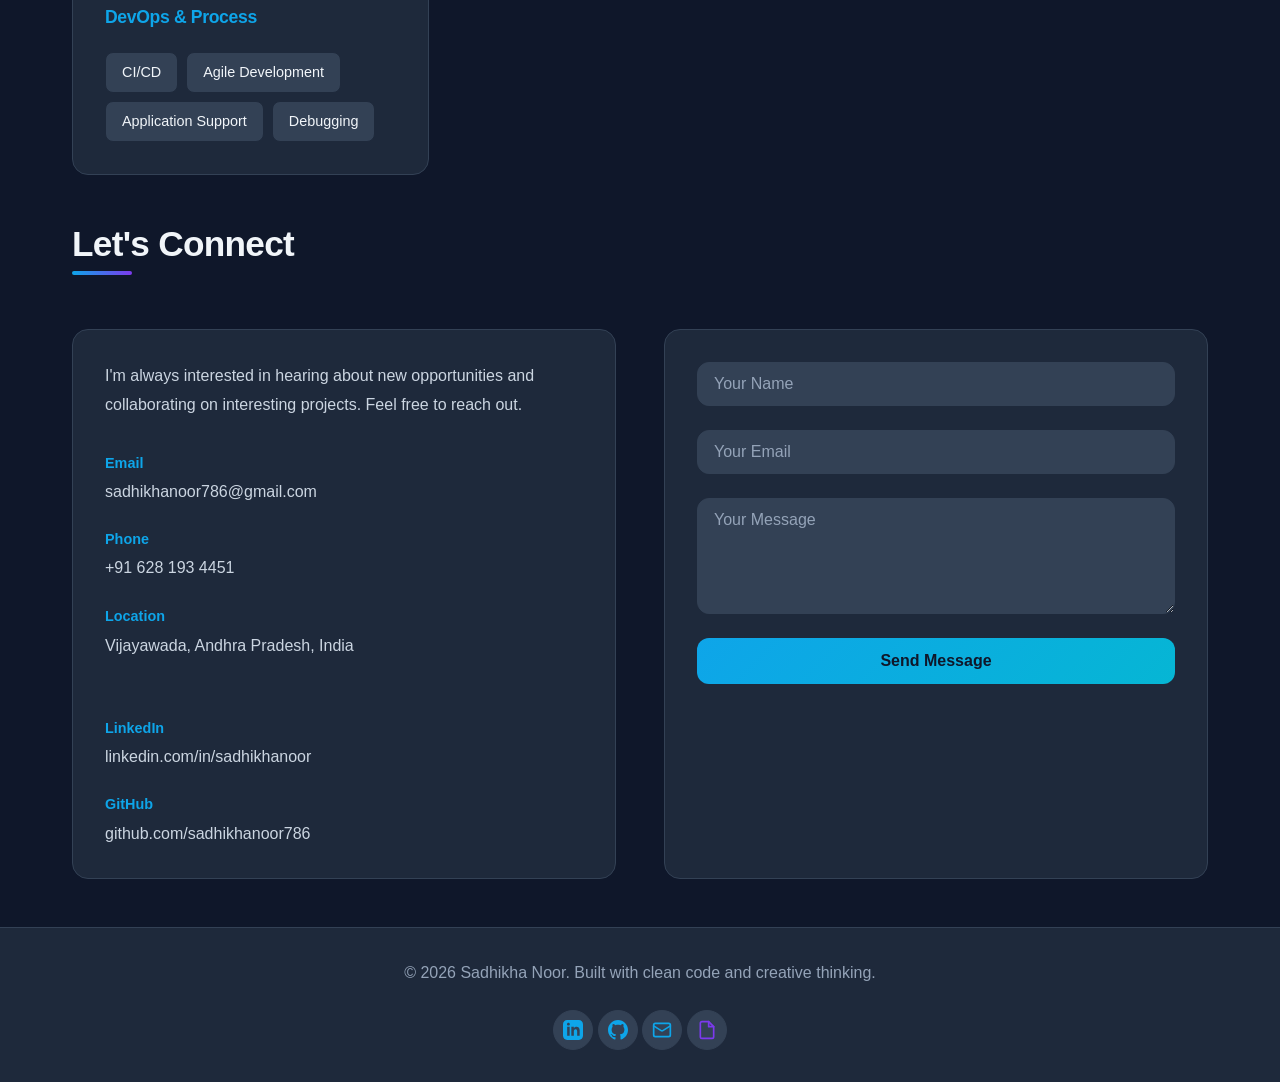
==== commit 7605bff4: "Add files via upload" ====
--- a/portfolio.html
+++ b/portfolio.html
@@ -30,7 +30,28 @@
             <h2 class="section-title">Featured Projects</h2>
             
             <div class="projects-grid">
-                <!-- Project 1 -->
+                <!-- Project 1: NURAYN (Personal - First) -->
+                <div class="project-card">
+                    <div class="project-header">
+                        <h3>NURAYN - Candle & Fragrance E-Commerce</h3>
+                        <span class="project-type">Personal Project</span>
+                    </div>
+                    <p class="project-description">
+                        Full-stack e-commerce website for a candle and fragrance brand. Building with Node.js + Express backend, MongoDB database, and ASP.NET Core Clean Architecture for scalability. Features include product catalog, shopping cart, checkout, and admin panel.
+                    </p>
+                    <div class="tech-stack">
+                        <span class="tech-badge">Node.js</span>
+                        <span class="tech-badge">Express</span>
+                        <span class="tech-badge">MongoDB</span>
+                        <span class="tech-badge">ASP.NET Core</span>
+                        <span class="tech-badge">Clean Architecture</span>
+                    </div>
+                    <div class="project-links">
+                        <a href="https://cosmic-pony-7994a3.netlify.app" target="_blank" class="project-link">Live Site</a>
+                    </div>
+                </div>
+
+                <!-- Project 2: AI-Based Fall Detection (Master's - Second) -->
                 <div class="project-card">
                     <div class="project-header">
                         <h3>AI-Based Fall Detection System</h3>
@@ -51,7 +72,7 @@
                     </div>
                 </div>
 
-                <!-- Project 2 -->
+                <!-- Project 3: Algorithmic Trading (Bachelor's - Third) -->
                 <div class="project-card">
                     <div class="project-header">
                         <h3>Algorithmic Trading System</h3>
@@ -68,27 +89,6 @@
                     </div>
                     <div class="project-links">
                         <a href="#" class="project-link">View Details</a>
-                    </div>
-                </div>
-
-                <!-- Project 3 -->
-                <div class="project-card">
-                    <div class="project-header">
-                        <h3>NURAYN - Candle & Fragrance E-Commerce</h3>
-                        <span class="project-type">Personal Project</span>
-                    </div>
-                    <p class="project-description">
-                        Full-stack e-commerce website for a candle and fragrance brand. Building with Node.js + Express backend, MongoDB database, and ASP.NET Core Clean Architecture for scalability. Features include product catalog, shopping cart, checkout, and admin panel.
-                    </p>
-                    <div class="tech-stack">
-                        <span class="tech-badge">Node.js</span>
-                        <span class="tech-badge">Express</span>
-                        <span class="tech-badge">MongoDB</span>
-                        <span class="tech-badge">ASP.NET Core</span>
-                        <span class="tech-badge">Clean Architecture</span>
-                    </div>
-                    <div class="project-links">
-                        <a href="https://cosmic-pony-7994a3.netlify.app" target="_blank" class="project-link">Live Site</a>
                     </div>
                 </div>
             </div>
@@ -293,7 +293,33 @@
     </main>
 
     <footer class="footer">
-        <p>&copy; 2026 Sadhikha Noor. Built with clean code and creative thinking.</p>
+        <div class="footer-content">
+            <p>&copy; 2026 Sadhikha Noor. Built with clean code and creative thinking.</p>
+            <div class="footer-links">
+                <a href="https://linkedin.com/in/sadhikhanoor" target="_blank" class="footer-social" title="LinkedIn">
+                    <svg width="20" height="20" viewBox="0 0 24 24" fill="currentColor">
+                        <path d="M19 0h-14c-2.761 0-5 2.239-5 5v14c0 2.761 2.239 5 5 5h14c2.762 0 5-2.239 5-5v-14c0-2.761-2.238-5-5-5zm-11 19h-3v-11h3v11zm-1.5-12.268c-.966 0-1.75-.79-1.75-1.764s.784-1.764 1.75-1.764 1.75.79 1.75 1.764-.783 1.764-1.75 1.764zm13.5 12.268h-3v-5.604c0-3.368-4-3.113-4 0v5.604h-3v-11h3v1.765c1.396-2.586 7-2.777 7 2.476v6.759z"/>
+                    </svg>
+                </a>
+                <a href="https://github.com/sadhikhanoor786" target="_blank" class="footer-social" title="GitHub">
+                    <svg width="20" height="20" viewBox="0 0 24 24" fill="currentColor">
+                        <path d="M12 0c-6.626 0-12 5.373-12 12 0 5.302 3.438 9.8 8.207 11.387.599.111.793-.261.793-.577v-2.234c-3.338.726-4.033-1.416-4.033-1.416-.546-1.387-1.333-1.756-1.333-1.756-1.089-.745.083-.729.083-.729 1.205.084 1.839 1.237 1.839 1.237 1.07 1.834 2.807 1.304 3.492.997.107-.775.418-1.305.762-1.604-2.665-.305-5.467-1.334-5.467-5.931 0-1.311.469-2.381 1.236-3.221-.124-.303-.535-1.524.117-3.176 0 0 1.008-.322 3.301 1.23.957-.266 1.983-.399 3.003-.404 1.02.005 2.047.138 3.006.404 2.291-1.552 3.297-1.23 3.297-1.23.653 1.653.242 2.874.118 3.176.77.84 1.235 1.911 1.235 3.221 0 4.609-2.807 5.624-5.479 5.921.43.372.823 1.102.823 2.222v 3.293c0 .319.192.694.801.576 4.765-1.589 8.199-6.086 8.199-11.386 0-6.627-5.373-12-12-12z"/>
+                    </svg>
+                </a>
+                <a href="mailto:sadhikhanoor786@gmail.com" class="footer-social" title="Email">
+                    <svg width="20" height="20" viewBox="0 0 24 24" fill="none" stroke="currentColor" stroke-width="2" stroke-linecap="round" stroke-linejoin="round">
+                        <rect x="2" y="4" width="20" height="16" rx="2"></rect>
+                        <path d="m22 7-8.97 5.7a1.94 1.94 0 0 1-2.06 0L2 7"></path>
+                    </svg>
+                </a>
+                <a href="https://drive.google.com/file/d/1YOUR_RESUME_ID/view" target="_blank" class="footer-social resume-link" title="Download Resume">
+                    <svg width="20" height="20" viewBox="0 0 24 24" fill="none" stroke="currentColor" stroke-width="2" stroke-linecap="round" stroke-linejoin="round">
+                        <path d="M14 2H6a2 2 0 0 0-2 2v16a2 2 0 0 0 2 2h12a2 2 0 0 0 2-2V8z"></path>
+                        <polyline points="14 2 14 8 20 8"></polyline>
+                    </svg>
+                </a>
+            </div>
+        </div>
     </footer>
 </body>
 </html>
--- a/style.css
+++ b/style.css
@@ -168,8 +168,35 @@
     pointer-events: none;
 }
 
+.hero-wrapper {
+    display: flex;
+    align-items: center;
+    gap: var(--spacing-lg);
+    max-width: 1000px;
+    z-index: 1;
+}
+
+.hero-photo-container {
+    flex-shrink: 0;
+    animation: fadeInUp 0.8s ease-out 0.2s both;
+}
+
+.profile-photo {
+    width: 200px;
+    height: 200px;
+    border-radius: 50%;
+    object-fit: cover;
+    border: 4px solid var(--accent-primary);
+    box-shadow: 0 10px 40px rgba(14, 165, 233, 0.2);
+    transition: transform var(--transition-base);
+}
+
+.profile-photo:hover {
+    transform: scale(1.05);
+}
+
 .hero-content {
-    max-width: 800px;
+    max-width: 600px;
     z-index: 1;
     animation: fadeInUp 0.8s ease-out;
 }
@@ -803,6 +830,50 @@
     margin-top: var(--spacing-xl);
 }
 
+.footer-content {
+    max-width: 1200px;
+    margin: 0 auto;
+    display: flex;
+    flex-direction: column;
+    align-items: center;
+    gap: var(--spacing-md);
+}
+
+.footer-social-links {
+    display: flex;
+    justify-content: center;
+    gap: var(--spacing-lg);
+    margin-bottom: var(--spacing-md);
+}
+
+.footer-social {
+    display: inline-flex;
+    align-items: center;
+    justify-content: center;
+    width: 40px;
+    height: 40px;
+    border-radius: 50%;
+    background-color: var(--bg-tertiary);
+    color: var(--accent-primary);
+    transition: all var(--transition-base);
+    border: 1px solid var(--border-color);
+}
+
+.footer-social:hover {
+    background-color: var(--accent-primary);
+    color: var(--bg-primary);
+    transform: translateY(-3px);
+    box-shadow: 0 8px 20px rgba(14, 165, 233, 0.3);
+}
+
+.resume-link {
+    color: var(--accent-secondary);
+}
+
+.resume-link:hover {
+    background-color: var(--accent-secondary);
+}
+
 .footer p {
     margin: 0;
 }
@@ -852,6 +923,20 @@
 
     .hero-subtitle {
         font-size: 1.2rem;
+    }
+
+    .hero-wrapper {
+        flex-direction: column;
+        text-align: center;
+    }
+
+    .profile-photo {
+        width: 160px;
+        height: 160px;
+    }
+
+    .footer-social-links {
+        gap: var(--spacing-md);
     }
 
     .nav-links {
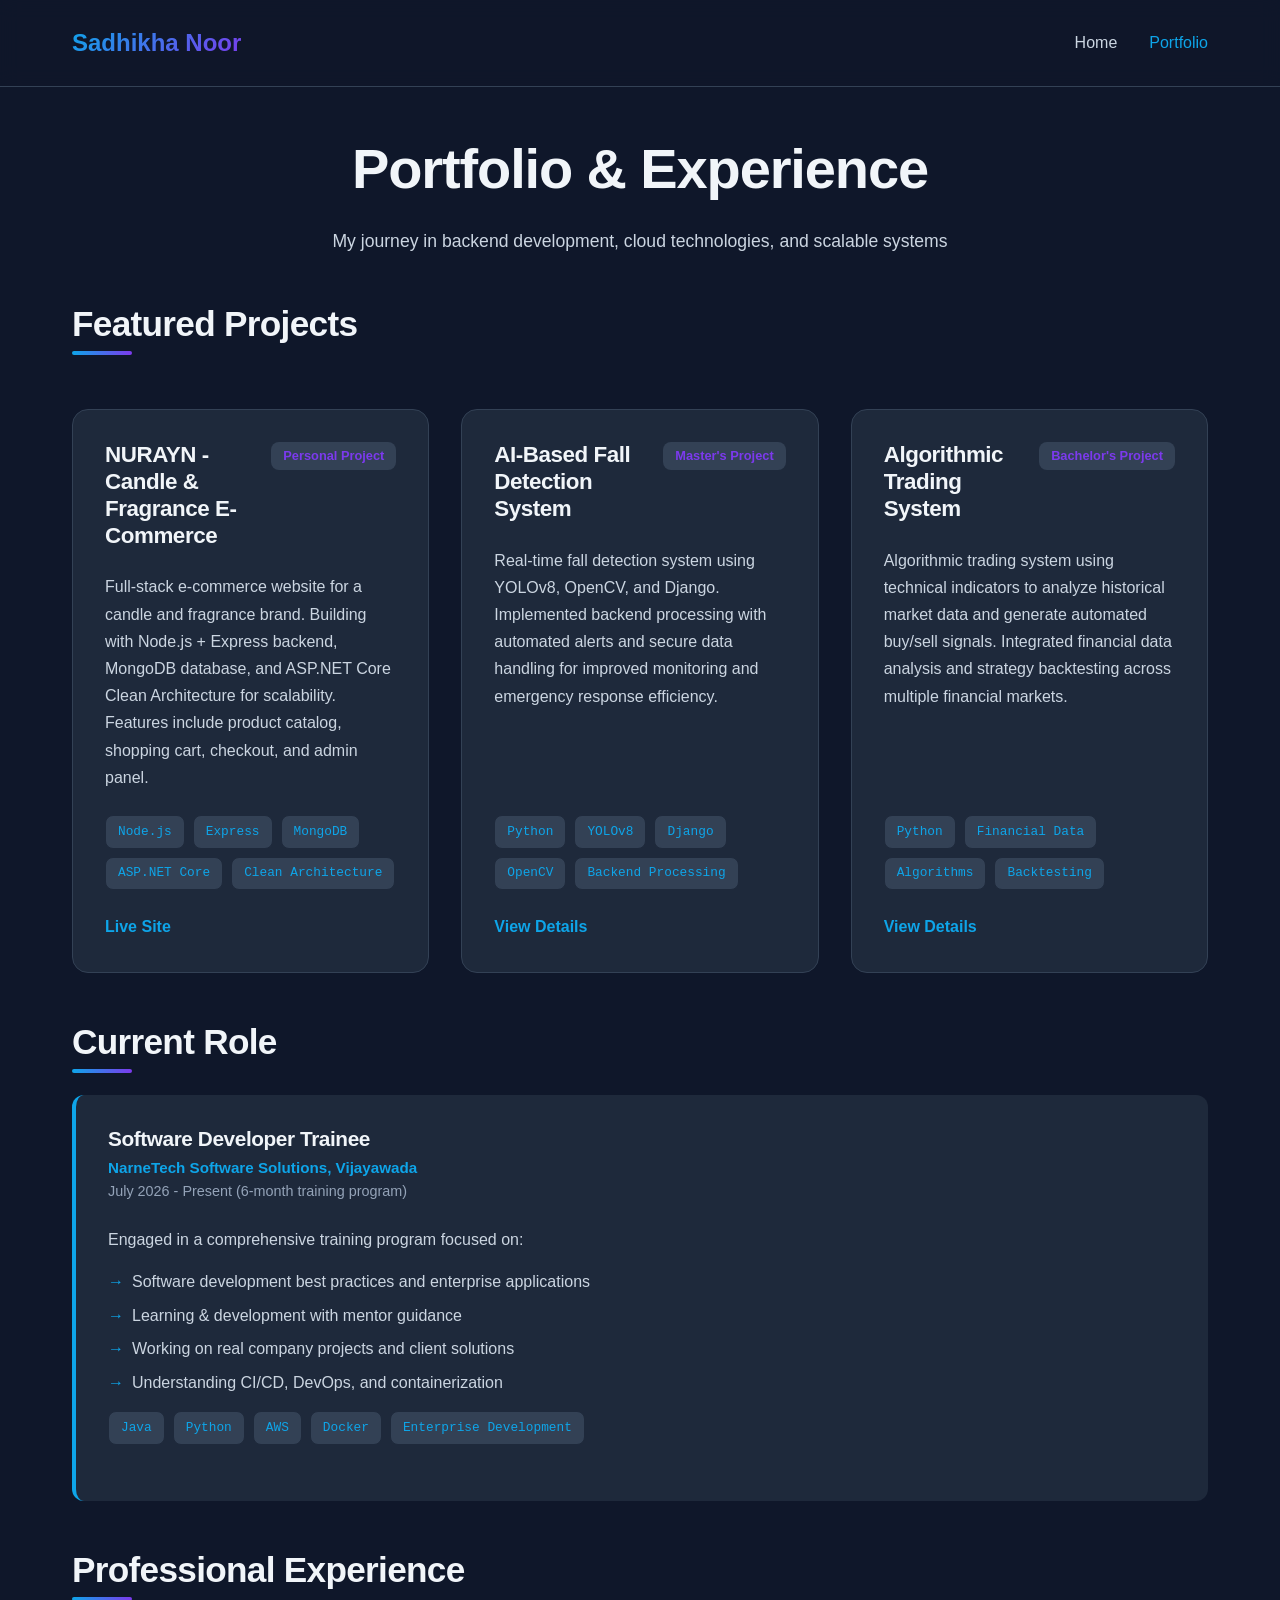
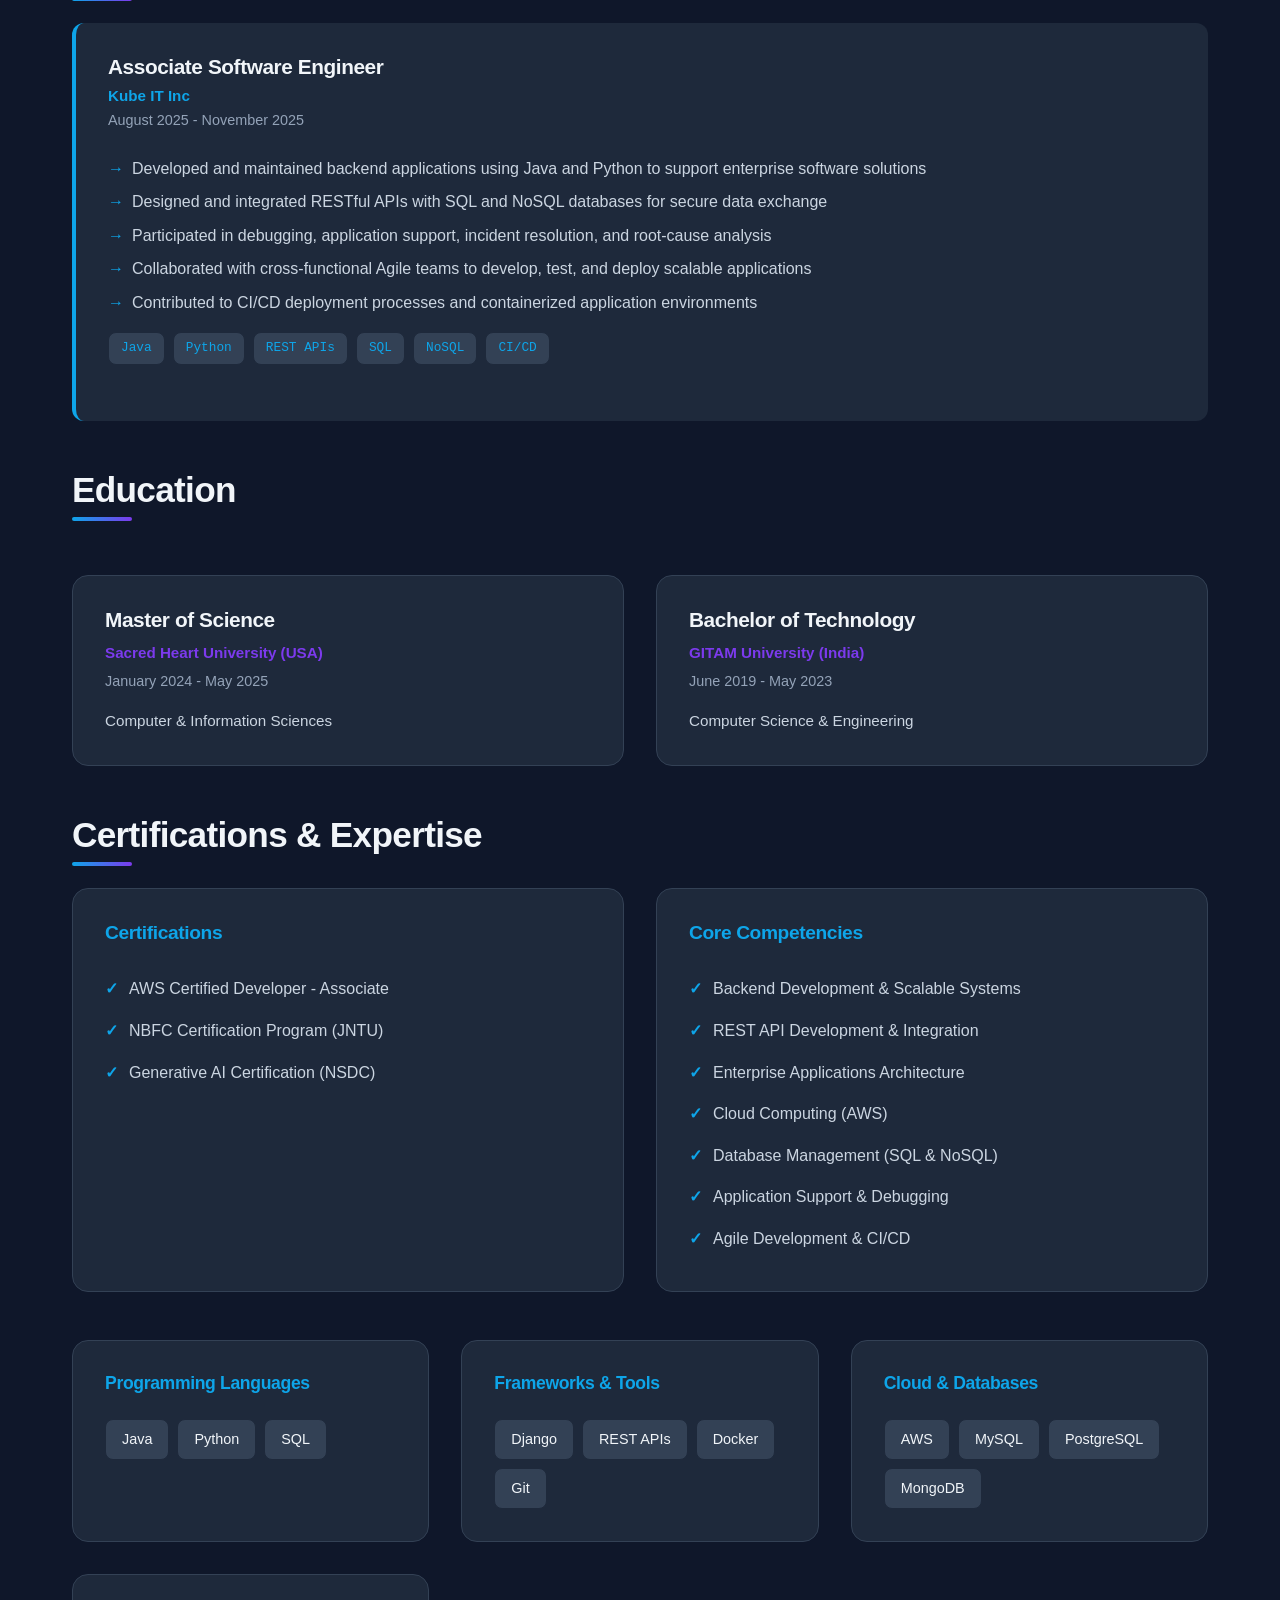
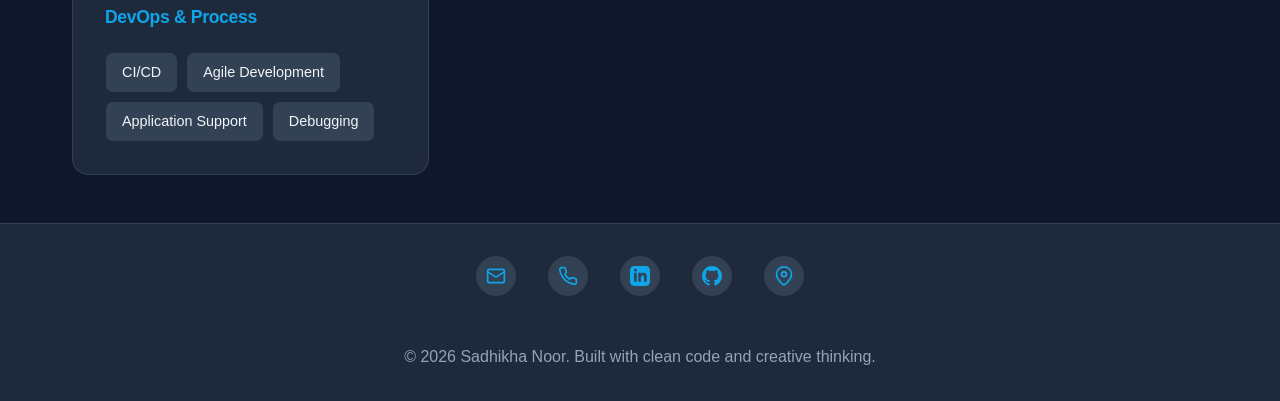
==== commit 802a7468: "Add files via upload" ====
--- a/portfolio.html
+++ b/portfolio.html
@@ -9,11 +9,10 @@
 <body>
     <nav class="navbar">
         <div class="nav-container">
-            <div class="logo">SN</div>
+            <div class="logo">Sadhikha Noor</div>
             <ul class="nav-links">
                 <li><a href="index.html">Home</a></li>
                 <li><a href="portfolio.html" class="active">Portfolio</a></li>
-                <li><a href="#contact">Contact</a></li>
             </ul>
         </div>
     </nav>
@@ -243,82 +242,40 @@
                 </div>
             </div>
         </section>
-
-        <!-- Contact Section -->
-        <section class="section contact-section" id="contact">
-            <h2 class="section-title">Let's Connect</h2>
-            
-            <div class="contact-container">
-                <div class="contact-info">
-                    <p>I'm always interested in hearing about new opportunities and collaborating on interesting projects. Feel free to reach out.</p>
-                    
-                    <div class="contact-details">
-                        <div class="contact-item">
-                            <span class="label">Email</span>
-                            <a href="mailto:sadhikhanoor786@gmail.com">sadhikhanoor786@gmail.com</a>
-                        </div>
-                        <div class="contact-item">
-                            <span class="label">Phone</span>
-                            <a href="tel:+916281934451">+91 628 193 4451</a>
-                        </div>
-                        <div class="contact-item">
-                            <span class="label">Location</span>
-                            <p>Vijayawada, Andhra Pradesh, India</p>
-                        </div>
-                        <div class="contact-item">
-                            <span class="label">LinkedIn</span>
-                            <a href="https://linkedin.com/in/sadhikhanoor" target="_blank">linkedin.com/in/sadhikhanoor</a>
-                        </div>
-                        <div class="contact-item">
-                            <span class="label">GitHub</span>
-                            <a href="https://github.com/sadhikhanoor786" target="_blank">github.com/sadhikhanoor786</a>
-                        </div>
-                    </div>
-                </div>
-
-                <form class="contact-form" action="https://formspree.io/f/xyzabc" method="POST">
-                    <div class="form-group">
-                        <input type="text" name="name" placeholder="Your Name" required>
-                    </div>
-                    <div class="form-group">
-                        <input type="email" name="email" placeholder="Your Email" required>
-                    </div>
-                    <div class="form-group">
-                        <textarea name="message" placeholder="Your Message" rows="5" required></textarea>
-                    </div>
-                    <button type="submit" class="btn btn-primary">Send Message</button>
-                </form>
-            </div>
-        </section>
     </main>
 
     <footer class="footer">
         <div class="footer-content">
-            <p>&copy; 2026 Sadhikha Noor. Built with clean code and creative thinking.</p>
-            <div class="footer-links">
-                <a href="https://linkedin.com/in/sadhikhanoor" target="_blank" class="footer-social" title="LinkedIn">
-                    <svg width="20" height="20" viewBox="0 0 24 24" fill="currentColor">
-                        <path d="M19 0h-14c-2.761 0-5 2.239-5 5v14c0 2.761 2.239 5 5 5h14c2.762 0 5-2.239 5-5v-14c0-2.761-2.238-5-5-5zm-11 19h-3v-11h3v11zm-1.5-12.268c-.966 0-1.75-.79-1.75-1.764s.784-1.764 1.75-1.764 1.75.79 1.75 1.764-.783 1.764-1.75 1.764zm13.5 12.268h-3v-5.604c0-3.368-4-3.113-4 0v5.604h-3v-11h3v1.765c1.396-2.586 7-2.777 7 2.476v6.759z"/>
-                    </svg>
-                </a>
-                <a href="https://github.com/sadhikhanoor786" target="_blank" class="footer-social" title="GitHub">
-                    <svg width="20" height="20" viewBox="0 0 24 24" fill="currentColor">
-                        <path d="M12 0c-6.626 0-12 5.373-12 12 0 5.302 3.438 9.8 8.207 11.387.599.111.793-.261.793-.577v-2.234c-3.338.726-4.033-1.416-4.033-1.416-.546-1.387-1.333-1.756-1.333-1.756-1.089-.745.083-.729.083-.729 1.205.084 1.839 1.237 1.839 1.237 1.07 1.834 2.807 1.304 3.492.997.107-.775.418-1.305.762-1.604-2.665-.305-5.467-1.334-5.467-5.931 0-1.311.469-2.381 1.236-3.221-.124-.303-.535-1.524.117-3.176 0 0 1.008-.322 3.301 1.23.957-.266 1.983-.399 3.003-.404 1.02.005 2.047.138 3.006.404 2.291-1.552 3.297-1.23 3.297-1.23.653 1.653.242 2.874.118 3.176.77.84 1.235 1.911 1.235 3.221 0 4.609-2.807 5.624-5.479 5.921.43.372.823 1.102.823 2.222v 3.293c0 .319.192.694.801.576 4.765-1.589 8.199-6.086 8.199-11.386 0-6.627-5.373-12-12-12z"/>
-                    </svg>
-                </a>
-                <a href="mailto:sadhikhanoor786@gmail.com" class="footer-social" title="Email">
+            <div class="footer-social-links">
+                <a href="mailto:sadhikhanoor786@gmail.com" class="footer-social email-link" title="Email: sadhikhanoor786@gmail.com" data-tooltip="Email">
                     <svg width="20" height="20" viewBox="0 0 24 24" fill="none" stroke="currentColor" stroke-width="2" stroke-linecap="round" stroke-linejoin="round">
                         <rect x="2" y="4" width="20" height="16" rx="2"></rect>
                         <path d="m22 7-8.97 5.7a1.94 1.94 0 0 1-2.06 0L2 7"></path>
                     </svg>
                 </a>
-                <a href="https://drive.google.com/file/d/1YOUR_RESUME_ID/view" target="_blank" class="footer-social resume-link" title="Download Resume">
+                <a href="tel:+916281934451" class="footer-social phone-link" title="Phone: +91 628 193 4451" data-tooltip="Call">
                     <svg width="20" height="20" viewBox="0 0 24 24" fill="none" stroke="currentColor" stroke-width="2" stroke-linecap="round" stroke-linejoin="round">
-                        <path d="M14 2H6a2 2 0 0 0-2 2v16a2 2 0 0 0 2 2h12a2 2 0 0 0 2-2V8z"></path>
-                        <polyline points="14 2 14 8 20 8"></polyline>
-                    </svg>
-                </a>
-            </div>
+                        <path d="M22 16.92v3a2 2 0 0 1-2.18 2 19.79 19.79 0 0 1-8.63-3.07 19.5 19.5 0 0 1-6-6 19.79 19.79 0 0 1-3.07-8.67A2 2 0 0 1 4.11 2h3a2 2 0 0 1 2 1.72 12.84 12.84 0 0 0 .7 2.81 2 2 0 0 1-.45 2.11L8.09 9.91a16 16 0 0 0 6 6l1.27-1.27a2 2 0 0 1 2.11-.45 12.84 12.84 0 0 0 2.81.7A2 2 0 0 1 22 16.92z"></path>
+                    </svg>
+                </a>
+                <a href="https://linkedin.com/in/sadhikhanoor" target="_blank" class="footer-social linkedin-link" title="LinkedIn: Sadhikha Noor" data-tooltip="LinkedIn">
+                    <svg width="20" height="20" viewBox="0 0 24 24" fill="currentColor">
+                        <path d="M19 0h-14c-2.761 0-5 2.239-5 5v14c0 2.761 2.239 5 5 5h14c2.762 0 5-2.239 5-5v-14c0-2.761-2.238-5-5-5zm-11 19h-3v-11h3v11zm-1.5-12.268c-.966 0-1.75-.79-1.75-1.764s.784-1.764 1.75-1.764 1.75.79 1.75 1.764-.783 1.764-1.75 1.764zm13.5 12.268h-3v-5.604c0-3.368-4-3.113-4 0v5.604h-3v-11h3v1.765c1.396-2.586 7-2.777 7 2.476v6.759z"/>
+                    </svg>
+                </a>
+                <a href="https://github.com/sadhikhanoor786" target="_blank" class="footer-social github-link" title="GitHub: sadhikhanoor786" data-tooltip="GitHub">
+                    <svg width="20" height="20" viewBox="0 0 24 24" fill="currentColor">
+                        <path d="M12 0c-6.626 0-12 5.373-12 12 0 5.302 3.438 9.8 8.207 11.387.599.111.793-.261.793-.577v-2.234c-3.338.726-4.033-1.416-4.033-1.416-.546-1.387-1.333-1.756-1.333-1.756-1.089-.745.083-.729.083-.729 1.205.084 1.839 1.237 1.839 1.237 1.07 1.834 2.807 1.304 3.492.997.107-.775.418-1.305.762-1.604-2.665-.305-5.467-1.334-5.467-5.931 0-1.311.469-2.381 1.236-3.221-.124-.303-.535-1.524.117-3.176 0 0 1.008-.322 3.301 1.23.957-.266 1.983-.399 3.003-.404 1.02.005 2.047.138 3.006.404 2.291-1.552 3.297-1.23 3.297-1.23.653 1.653.242 2.874.118 3.176.77.84 1.235 1.911 1.235 3.221 0 4.609-2.807 5.624-5.479 5.921.43.372.823 1.102.823 2.222v 3.293c0 .319.192.694.801.576 4.765-1.589 8.199-6.086 8.199-11.386 0-6.627-5.373-12-12-12z"/>
+                    </svg>
+                </a>
+                <a href="https://maps.google.com/?q=Vijayawada,Andhra+Pradesh,India" target="_blank" class="footer-social location-link" title="Vijayawada, Andhra Pradesh, India" data-tooltip="Location">
+                    <svg width="20" height="20" viewBox="0 0 24 24" fill="none" stroke="currentColor" stroke-width="2" stroke-linecap="round" stroke-linejoin="round">
+                        <path d="M21 10c0 7-9 13-9 13s-9-6-9-13a9 9 0 0 1 18 0z"></path>
+                        <circle cx="12" cy="10" r="3"></circle>
+                    </svg>
+                </a>
+            </div>
+            <p>&copy; 2026 Sadhikha Noor. Built with clean code and creative thinking.</p>
         </div>
     </footer>
 </body>
